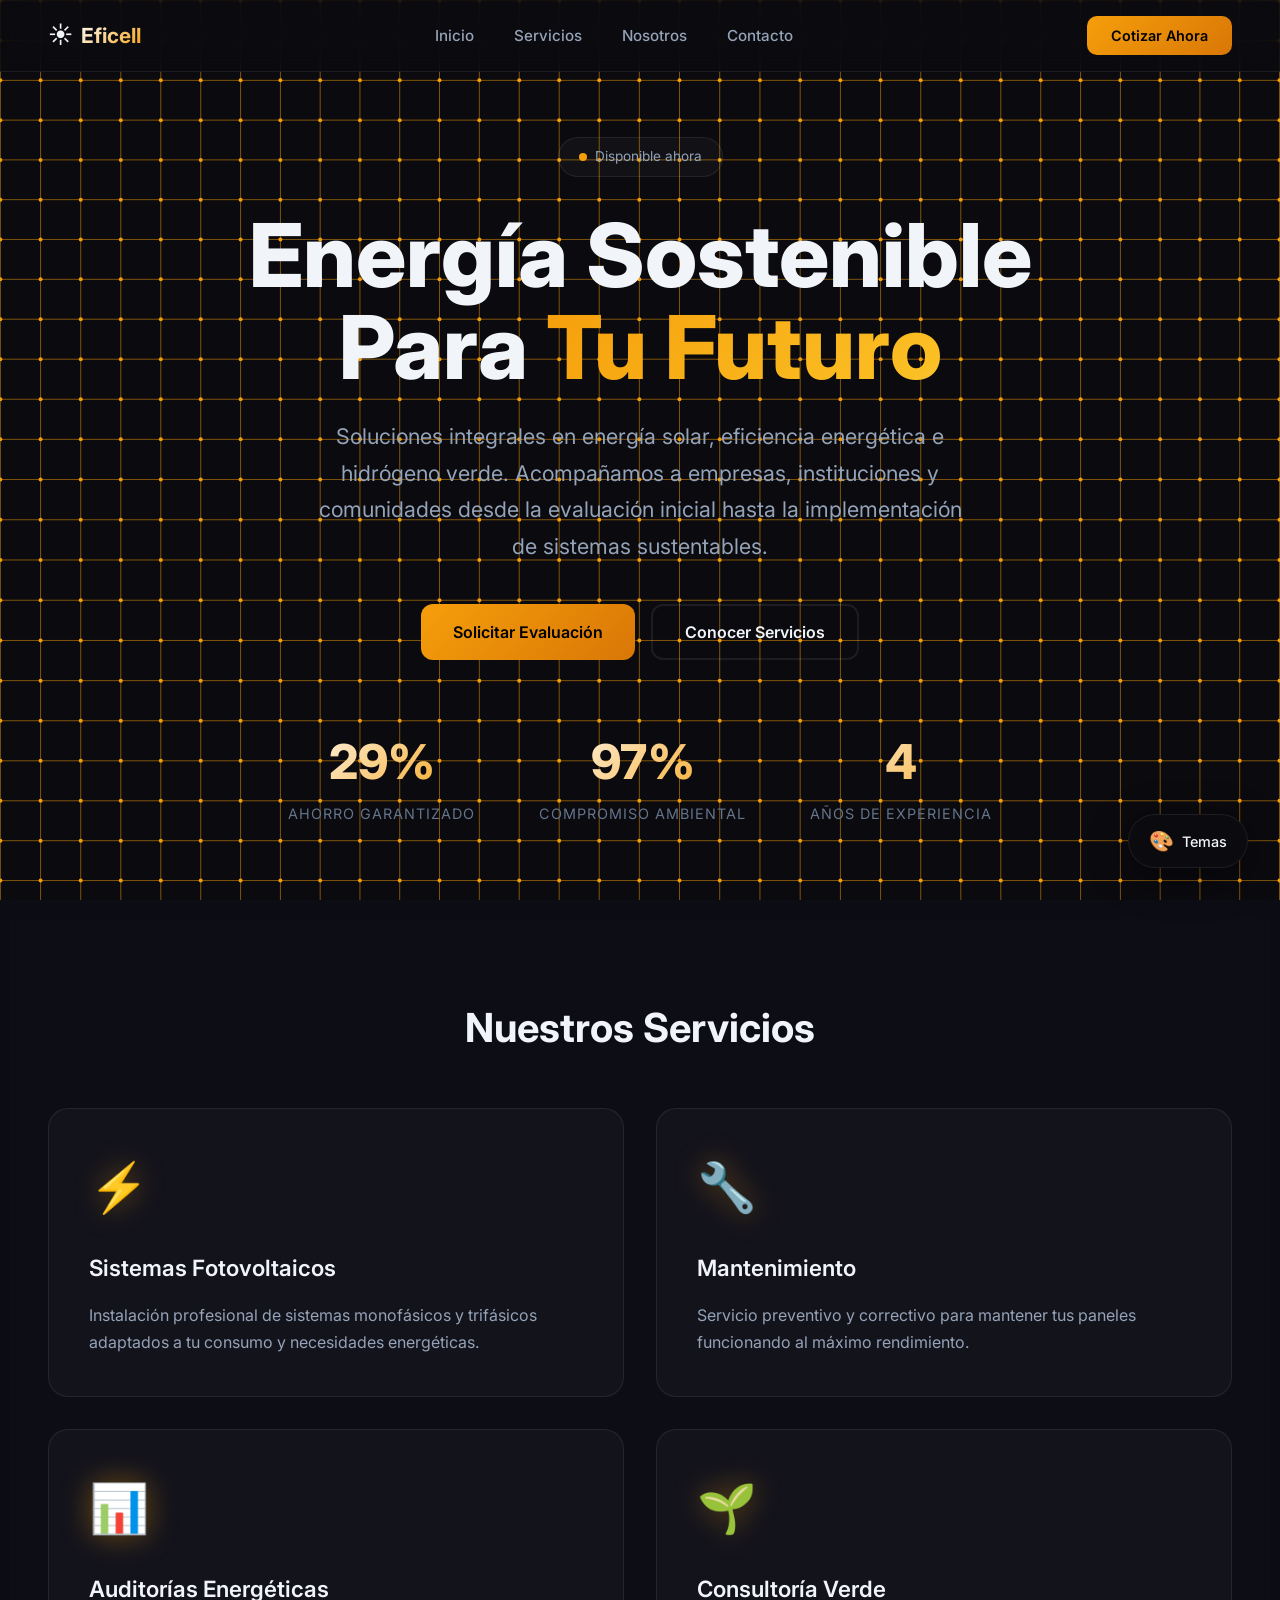
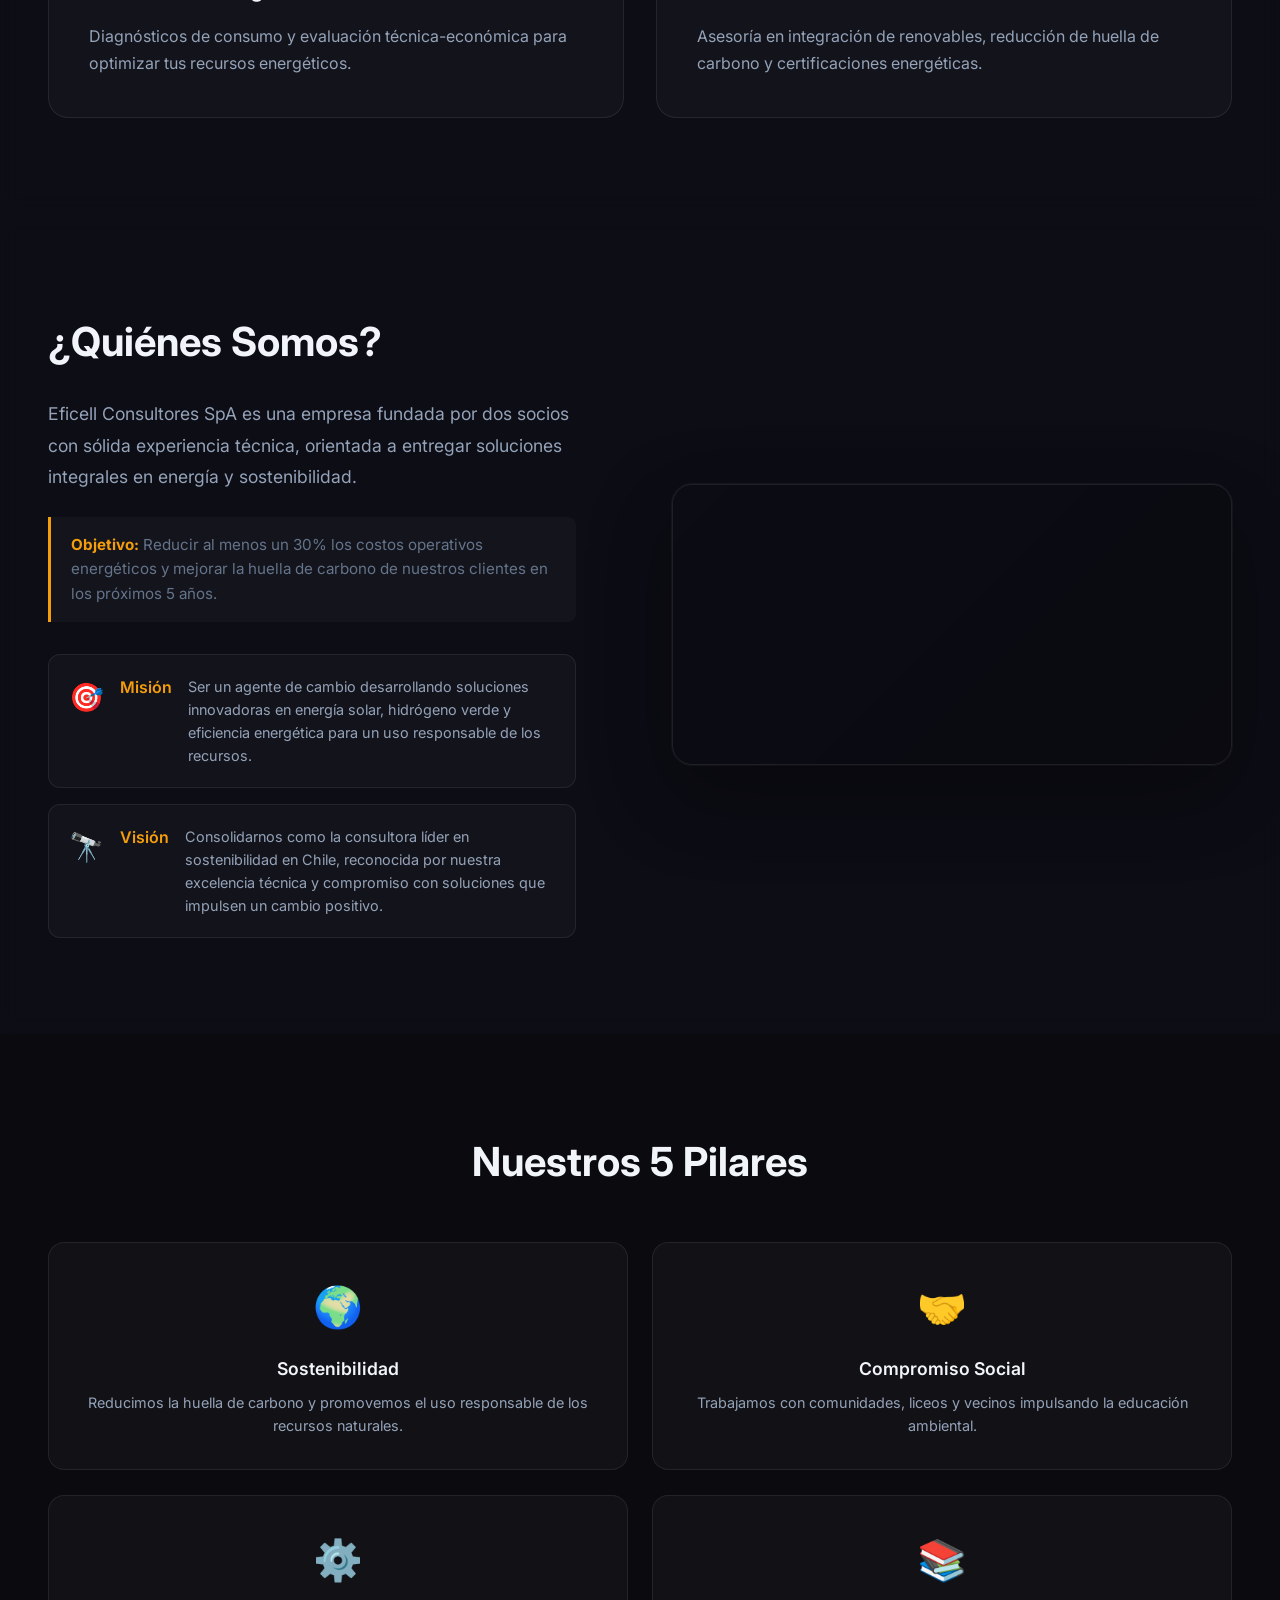
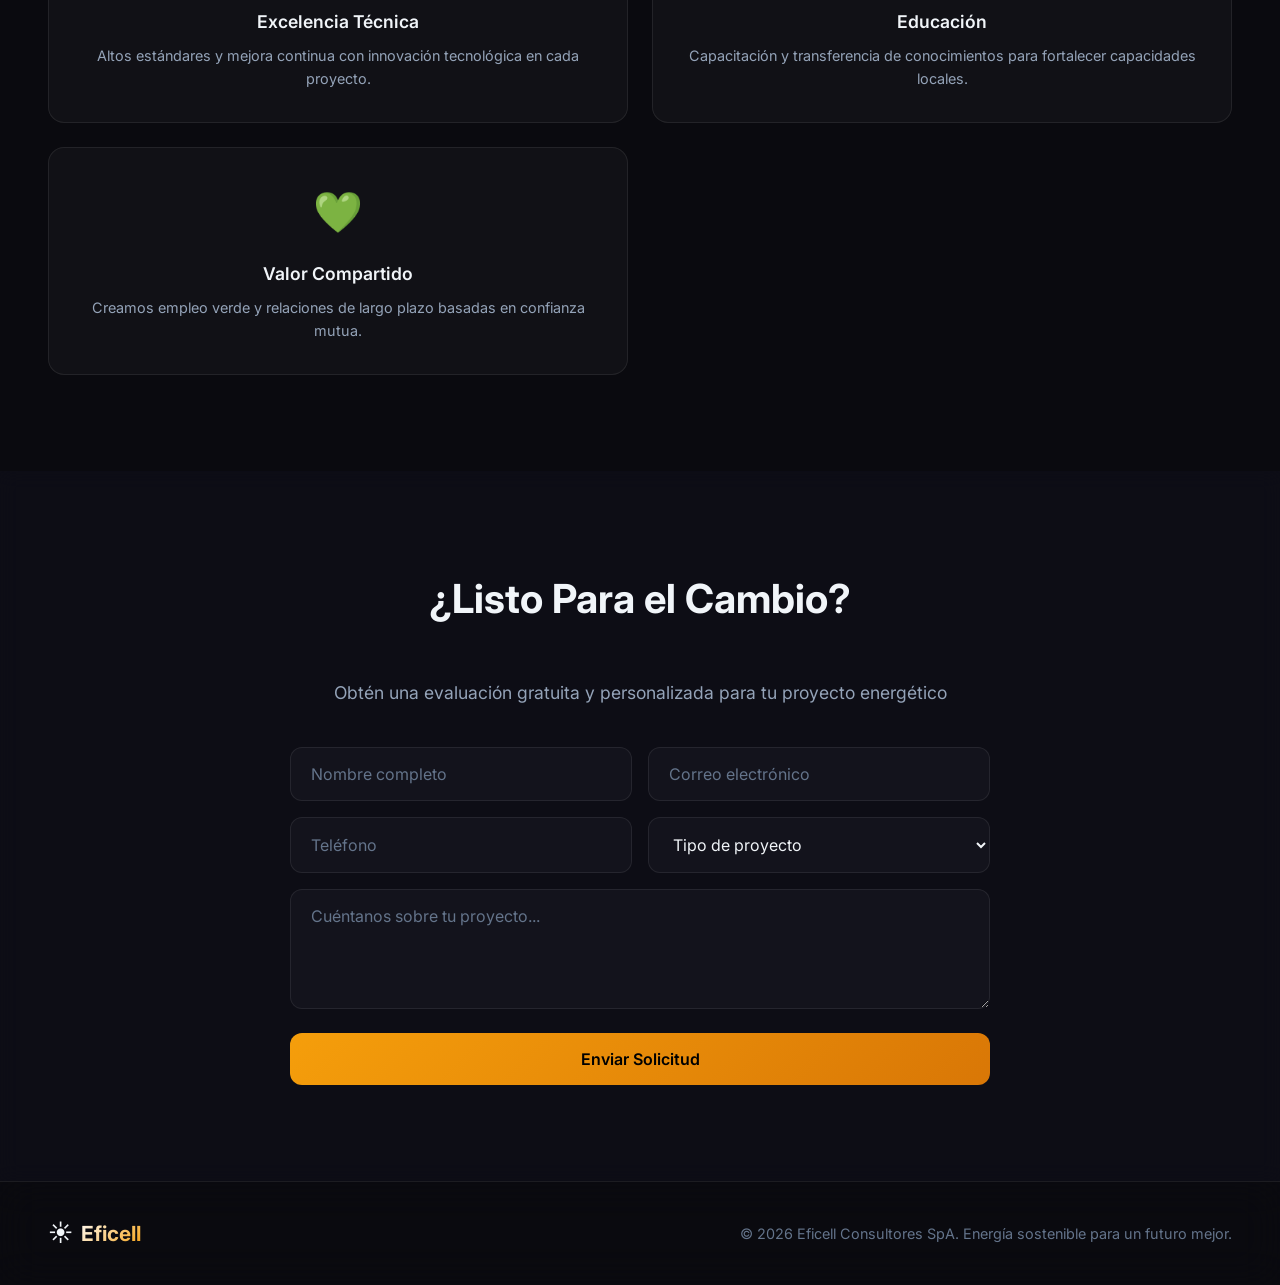
==== showcase/index.html @ 4155c6b0 "Add files via upload" ====
<!DOCTYPE html>
<html lang="es">

<head>
    <meta charset="UTF-8">
    <meta name="viewport" content="width=device-width, initial-scale=1.0">
    <title>Eficell - Showcase</title>
    <link href="https://fonts.googleapis.com/css2?family=Inter:wght@300;400;500;600;700;800;900&display=swap"
        rel="stylesheet">
    <link rel="stylesheet" href="showcase.css">
</head>

<body>
    <!-- Canvas de red interactiva -->
    <canvas id="networkCanvas"></canvas>

    <!-- Selector de Templates (flotante) -->
    <div class="template-selector" id="templateSelector">
        <button class="template-toggle" id="templateToggle">
            <span class="toggle-icon">🎨</span>
            <span class="toggle-text">Temas</span>
        </button>

        <div class="template-panel" id="templatePanel">
            <h3>Elige un Tema</h3>
            <div class="template-options">
                <button class="template-btn active" data-template="solar">
                    <span class="template-preview" style="background: linear-gradient(135deg, #f59e0b, #fbbf24)"></span>
                    <span class="template-name">Solar</span>
                </button>
                <button class="template-btn" data-template="ocean">
                    <span class="template-preview" style="background: linear-gradient(135deg, #0ea5e9, #06b6d4)"></span>
                    <span class="template-name">Océano</span>
                </button>
                <button class="template-btn" data-template="forest">
                    <span class="template-preview" style="background: linear-gradient(135deg, #10b981, #34d399)"></span>
                    <span class="template-name">Bosque</span>
                </button>
                <button class="template-btn" data-template="sunset">
                    <span class="template-preview" style="background: linear-gradient(135deg, #f43f5e, #fb7185)"></span>
                    <span class="template-name">Atardecer</span>
                </button>
                <button class="template-btn" data-template="purple">
                    <span class="template-preview" style="background: linear-gradient(135deg, #8b5cf6, #a78bfa)"></span>
                    <span class="template-name">Violeta</span>
                </button>
                <button class="template-btn" data-template="minimal">
                    <span class="template-preview" style="background: linear-gradient(135deg, #71717a, #a1a1aa)"></span>
                    <span class="template-name">Minimal</span>
                </button>
            </div>

            <div class="template-effects">
                <h4>Efecto de Red</h4>
                <div class="effect-options">
                    <button class="effect-btn active" data-effect="repel">Repeler</button>
                    <button class="effect-btn" data-effect="attract">Atraer</button>
                    <button class="effect-btn" data-effect="wave">Ondas</button>
                    <button class="effect-btn" data-effect="glow">Brillo</button>
                </div>
            </div>

            <div class="template-density">
                <h4>Densidad: <span id="densityValue">40</span>px</h4>
                <input type="range" id="densitySlider" min="20" max="80" value="40">
            </div>
        </div>
    </div>

    <!-- Contenido Principal - Generado dinámicamente desde content.json -->
    <main id="mainContent">
        <!-- El contenido se inyecta desde showcase.js -->
    </main>

    <script src="showcase.js"></script>
</body>

</html>
---- showcase/showcase.css ----
/* ============================================
   SHOWCASE - Muestreo Dinámico con Templates
   ============================================ */

:root {
    /* Colores base - se modifican con los templates */
    --primary: #f59e0b;
    --primary-hover: #d97706;
    --primary-glow: rgba(245, 158, 11, 0.4);
    --secondary: #fbbf24;

    /* Fondos y superficies */
    --bg-dark: #0a0a0f;
    --bg-section: rgba(15, 15, 25, 0.7);
    --surface: rgba(255, 255, 255, 0.03);
    --surface-hover: rgba(255, 255, 255, 0.08);

    /* Texto */
    --text-primary: #f1f5f9;
    --text-secondary: #94a3b8;
    --text-muted: #64748b;

    /* Bordes */
    --border: rgba(255, 255, 255, 0.08);
    --border-hover: rgba(255, 255, 255, 0.2);

    /* Animaciones */
    --transition-fast: 0.2s;
    --transition-normal: 0.4s;
    --transition-slow: 0.8s;
}

/* Reset */
*,
*::before,
*::after {
    margin: 0;
    padding: 0;
    box-sizing: border-box;
}

html {
    scroll-behavior: smooth;
}

body {
    font-family: 'Inter', -apple-system, BlinkMacSystemFont, sans-serif;
    background: var(--bg-dark);
    color: var(--text-primary);
    line-height: 1.6;
    overflow-x: hidden;
    transition: background var(--transition-normal) ease;
}

/* ============================================
   CANVAS DE RED
   ============================================ */
#networkCanvas {
    position: fixed;
    top: 0;
    left: 0;
    width: 100%;
    height: 100%;
    z-index: 1;
    pointer-events: none;
}

/* ============================================
   TEMPLATE SELECTOR
   ============================================ */
.template-selector {
    position: fixed;
    bottom: 2rem;
    right: 2rem;
    z-index: 1000;
}

.template-toggle {
    display: flex;
    align-items: center;
    gap: 0.5rem;
    padding: 0.875rem 1.25rem;
    background: var(--bg-dark);
    border: 1px solid var(--border);
    border-radius: 50px;
    color: var(--text-primary);
    font-family: inherit;
    font-size: 0.9rem;
    font-weight: 500;
    cursor: pointer;
    backdrop-filter: blur(20px);
    box-shadow: 0 10px 40px rgba(0, 0, 0, 0.4);
    transition: all var(--transition-fast) ease;
}

.template-toggle:hover {
    border-color: var(--primary);
    box-shadow: 0 10px 40px rgba(0, 0, 0, 0.4), 0 0 20px var(--primary-glow);
}

.toggle-icon {
    font-size: 1.25rem;
}

.template-panel {
    position: absolute;
    bottom: 100%;
    right: 0;
    margin-bottom: 1rem;
    width: 280px;
    padding: 1.5rem;
    background: rgba(15, 15, 25, 0.95);
    border: 1px solid var(--border);
    border-radius: 16px;
    backdrop-filter: blur(20px);
    box-shadow: 0 25px 80px rgba(0, 0, 0, 0.5);
    opacity: 0;
    visibility: hidden;
    transform: translateY(10px) scale(0.95);
    transition: all var(--transition-normal) cubic-bezier(0.16, 1, 0.3, 1);
}

.template-panel.active {
    opacity: 1;
    visibility: visible;
    transform: translateY(0) scale(1);
}

.template-panel h3 {
    font-size: 1rem;
    font-weight: 600;
    margin-bottom: 1rem;
    color: var(--text-primary);
}

.template-panel h4 {
    font-size: 0.85rem;
    font-weight: 500;
    margin-bottom: 0.75rem;
    color: var(--text-secondary);
}

.template-options {
    display: grid;
    grid-template-columns: repeat(3, 1fr);
    gap: 0.75rem;
    margin-bottom: 1.5rem;
}

.template-btn {
    display: flex;
    flex-direction: column;
    align-items: center;
    gap: 0.5rem;
    padding: 0.75rem;
    background: transparent;
    border: 1px solid var(--border);
    border-radius: 10px;
    cursor: pointer;
    transition: all var(--transition-fast) ease;
}

.template-btn:hover {
    border-color: var(--border-hover);
    background: var(--surface);
}

.template-btn.active {
    border-color: var(--primary);
    background: rgba(245, 158, 11, 0.1);
}

.template-preview {
    width: 36px;
    height: 36px;
    border-radius: 8px;
    box-shadow: 0 4px 12px rgba(0, 0, 0, 0.3);
}

.template-name {
    font-size: 0.7rem;
    color: var(--text-secondary);
}

.template-btn.active .template-name {
    color: var(--primary);
}

.template-effects {
    margin-bottom: 1.5rem;
}

.effect-options {
    display: flex;
    flex-wrap: wrap;
    gap: 0.5rem;
}

.effect-btn {
    padding: 0.5rem 0.875rem;
    background: transparent;
    border: 1px solid var(--border);
    border-radius: 6px;
    color: var(--text-secondary);
    font-family: inherit;
    font-size: 0.75rem;
    cursor: pointer;
    transition: all var(--transition-fast) ease;
}

.effect-btn:hover {
    border-color: var(--border-hover);
    color: var(--text-primary);
}

.effect-btn.active {
    border-color: var(--primary);
    background: rgba(245, 158, 11, 0.15);
    color: var(--primary);
}

.template-density {
    padding-top: 1rem;
    border-top: 1px solid var(--border);
}

.template-density h4 span {
    color: var(--primary);
}

#densitySlider {
    width: 100%;
    height: 6px;
    margin-top: 0.5rem;
    background: var(--border);
    border-radius: 3px;
    appearance: none;
    cursor: pointer;
}

#densitySlider::-webkit-slider-thumb {
    appearance: none;
    width: 18px;
    height: 18px;
    background: linear-gradient(135deg, #fff, var(--primary));
    border-radius: 50%;
    cursor: pointer;
    box-shadow: 0 2px 10px var(--primary-glow);
}

/* ============================================
   MAIN CONTENT
   ============================================ */
#mainContent {
    position: relative;
    z-index: 2;
}

/* ============================================
   NAVBAR
   ============================================ */
.navbar {
    position: fixed;
    top: 0;
    left: 0;
    right: 0;
    z-index: 100;
    display: flex;
    align-items: center;
    justify-content: space-between;
    padding: 1rem 3rem;
    background: rgba(10, 10, 15, 0.8);
    backdrop-filter: blur(20px);
    border-bottom: 1px solid var(--border);
    transform: translateY(-100%);
    opacity: 0;
}

.navbar.animate-in {
    animation: slideDown 0.8s cubic-bezier(0.16, 1, 0.3, 1) forwards;
}

@keyframes slideDown {
    to {
        transform: translateY(0);
        opacity: 1;
    }
}

.nav-brand {
    display: flex;
    align-items: center;
    gap: 0.5rem;
}

.brand-icon {
    font-size: 1.5rem;
}

.brand-text {
    font-size: 1.3rem;
    font-weight: 700;
    background: linear-gradient(135deg, #fff, var(--primary));
    -webkit-background-clip: text;
    -webkit-text-fill-color: transparent;
    background-clip: text;
}

.nav-menu {
    display: flex;
    list-style: none;
    gap: 2.5rem;
}

.nav-link {
    color: var(--text-secondary);
    text-decoration: none;
    font-size: 0.95rem;
    font-weight: 500;
    position: relative;
    padding: 0.5rem 0;
    transition: color var(--transition-fast) ease;
}

.nav-link::after {
    content: '';
    position: absolute;
    bottom: 0;
    left: 0;
    width: 0;
    height: 2px;
    background: var(--primary);
    transition: width var(--transition-fast) ease;
}

.nav-link:hover {
    color: var(--text-primary);
}

.nav-link:hover::after {
    width: 100%;
}

.nav-cta {
    padding: 0.7rem 1.5rem;
    background: linear-gradient(135deg, var(--primary), var(--primary-hover));
    border: none;
    border-radius: 10px;
    color: #000;
    font-family: inherit;
    font-size: 0.9rem;
    font-weight: 600;
    cursor: pointer;
    transition: all var(--transition-fast) ease;
}

.nav-cta:hover {
    transform: translateY(-2px);
    box-shadow: 0 10px 30px var(--primary-glow);
}

/* ============================================
   HERO SECTION
   ============================================ */
.hero {
    min-height: 100vh;
    display: flex;
    align-items: center;
    justify-content: center;
    padding: 8rem 3rem 4rem;
    position: relative;
    overflow: hidden;
}

.hero-content {
    max-width: 900px;
    text-align: center;
}

.hero-badge {
    display: inline-flex;
    align-items: center;
    gap: 0.5rem;
    padding: 0.5rem 1.25rem;
    background: var(--surface);
    border: 1px solid var(--border);
    border-radius: 100px;
    font-size: 0.85rem;
    color: var(--text-secondary);
    margin-bottom: 2rem;
    opacity: 0;
    transform: translateY(30px);
}

.hero-badge.animate-in {
    animation: explodeIn 0.8s cubic-bezier(0.16, 1, 0.3, 1) forwards;
}

.badge-dot {
    width: 8px;
    height: 8px;
    background: var(--primary);
    border-radius: 50%;
    animation: pulse 2s ease-in-out infinite;
}

@keyframes pulse {

    0%,
    100% {
        opacity: 1;
        box-shadow: 0 0 0 0 var(--primary-glow);
    }

    50% {
        opacity: 0.7;
        box-shadow: 0 0 0 10px transparent;
    }
}

.hero-title {
    font-size: clamp(3rem, 8vw, 5.5rem);
    font-weight: 800;
    line-height: 1.05;
    margin-bottom: 1.5rem;
    opacity: 0;
    transform: translateY(50px);
}

.hero-title.animate-in {
    animation: explodeIn 1s cubic-bezier(0.16, 1, 0.3, 1) 0.15s forwards;
}

.gradient-text {
    background: linear-gradient(135deg, var(--primary) 0%, var(--secondary) 50%, #fff 100%);
    background-size: 200% auto;
    -webkit-background-clip: text;
    -webkit-text-fill-color: transparent;
    background-clip: text;
    animation: gradientShift 4s ease infinite;
}

@keyframes gradientShift {

    0%,
    100% {
        background-position: 0% center;
    }

    50% {
        background-position: 100% center;
    }
}

.hero-subtitle {
    font-size: clamp(1.1rem, 2.5vw, 1.35rem);
    color: var(--text-secondary);
    max-width: 650px;
    margin: 0 auto 2.5rem;
    line-height: 1.7;
    opacity: 0;
    transform: translateY(40px);
}

.hero-subtitle.animate-in {
    animation: explodeIn 0.8s cubic-bezier(0.16, 1, 0.3, 1) 0.3s forwards;
}

.hero-buttons {
    display: flex;
    justify-content: center;
    gap: 1rem;
    margin-bottom: 4rem;
    opacity: 0;
    transform: translateY(40px);
}

.hero-buttons.animate-in {
    animation: explodeIn 0.8s cubic-bezier(0.16, 1, 0.3, 1) 0.45s forwards;
}

.btn {
    padding: 1rem 2rem;
    border-radius: 12px;
    font-family: inherit;
    font-size: 1rem;
    font-weight: 600;
    cursor: pointer;
    transition: all var(--transition-fast) cubic-bezier(0.4, 0, 0.2, 1);
    position: relative;
    overflow: hidden;
}

.btn-primary {
    background: linear-gradient(135deg, var(--primary), var(--primary-hover));
    border: none;
    color: #000;
}

.btn-primary::before {
    content: '';
    position: absolute;
    top: 0;
    left: -100%;
    width: 100%;
    height: 100%;
    background: linear-gradient(90deg, transparent, rgba(255, 255, 255, 0.3), transparent);
    transition: left 0.5s ease;
}

.btn-primary:hover::before {
    left: 100%;
}

.btn-primary:hover {
    transform: translateY(-3px) scale(1.02);
    box-shadow: 0 15px 40px var(--primary-glow);
}

.btn-secondary {
    background: transparent;
    border: 2px solid var(--border);
    color: var(--text-primary);
}

.btn-secondary:hover {
    border-color: var(--primary);
    background: var(--surface);
    box-shadow: 0 0 30px var(--primary-glow);
}

/* Stats */
.hero-stats {
    display: flex;
    justify-content: center;
    gap: 4rem;
}

.stat-item {
    text-align: center;
    opacity: 0;
    transform: translateY(40px) scale(0.9);
}

.stat-item.animate-in {
    animation: bounceIn 0.7s cubic-bezier(0.34, 1.56, 0.64, 1) forwards;
}

@keyframes bounceIn {
    0% {
        opacity: 0;
        transform: translateY(40px) scale(0.5);
    }

    60% {
        transform: translateY(-10px) scale(1.05);
    }

    100% {
        opacity: 1;
        transform: translateY(0) scale(1);
    }
}

.stat-number {
    display: block;
    font-size: 3rem;
    font-weight: 800;
    background: linear-gradient(135deg, #fff, var(--primary));
    -webkit-background-clip: text;
    -webkit-text-fill-color: transparent;
    background-clip: text;
}

.stat-label {
    font-size: 0.9rem;
    color: var(--text-muted);
    text-transform: uppercase;
    letter-spacing: 1px;
}

/* ============================================
   SECTIONS
   ============================================ */
section {
    position: relative;
    z-index: 2;
    padding: 6rem 3rem;
}

.section-title {
    font-size: 2.5rem;
    font-weight: 700;
    text-align: center;
    margin-bottom: 3rem;
    opacity: 0;
    transform: translateY(30px);
}

.section-title.animate-in {
    animation: explodeIn 0.8s cubic-bezier(0.16, 1, 0.3, 1) forwards;
}

/* ============================================
   SERVICES GRID
   ============================================ */
.services {
    background: var(--bg-section);
    backdrop-filter: blur(10px);
}

.services-grid {
    display: grid;
    grid-template-columns: repeat(auto-fit, minmax(280px, 1fr));
    gap: 2rem;
    max-width: 1200px;
    margin: 0 auto;
}

.service-card {
    background: var(--surface);
    border: 1px solid var(--border);
    border-radius: 20px;
    padding: 2.5rem;
    position: relative;
    overflow: hidden;
    opacity: 0;
    transform: translateY(60px) rotateX(10deg);
    transform-origin: center bottom;
    transition: all var(--transition-normal) cubic-bezier(0.4, 0, 0.2, 1);
}

.service-card.animate-in {
    animation: cardFlipIn 0.8s cubic-bezier(0.16, 1, 0.3, 1) forwards;
}

@keyframes cardFlipIn {
    0% {
        opacity: 0;
        transform: translateY(80px) rotateX(20deg) scale(0.9);
    }

    100% {
        opacity: 1;
        transform: translateY(0) rotateX(0) scale(1);
    }
}

.service-card::before {
    content: '';
    position: absolute;
    top: 0;
    left: 0;
    right: 0;
    height: 3px;
    background: linear-gradient(90deg, var(--primary), var(--secondary));
    transform: scaleX(0);
    transform-origin: left;
    transition: transform var(--transition-normal) ease;
}

.service-card:hover::before {
    transform: scaleX(1);
}

.service-card:hover {
    border-color: var(--primary);
    background: var(--surface-hover);
    transform: translateY(-10px) scale(1.02);
    box-shadow:
        0 0 50px var(--primary-glow),
        0 25px 60px rgba(0, 0, 0, 0.4);
}

.card-icon {
    font-size: 3rem;
    margin-bottom: 1.5rem;
    display: block;
    filter: drop-shadow(0 0 15px var(--primary-glow));
    transition: transform var(--transition-fast) ease;
}

.service-card:hover .card-icon {
    transform: scale(1.15) rotate(5deg);
}

.service-card h3 {
    font-size: 1.4rem;
    font-weight: 600;
    margin-bottom: 1rem;
    transition: text-shadow var(--transition-fast) ease;
}

.service-card:hover h3 {
    text-shadow: 0 0 20px var(--primary-glow);
}

.service-card p {
    color: var(--text-secondary);
    line-height: 1.7;
}

/* ============================================
   BENEFITS GRID
   ============================================ */
.benefits-grid {
    display: grid;
    grid-template-columns: repeat(auto-fit, minmax(280px, 1fr));
    gap: 1.5rem;
    max-width: 1200px;
    margin: 0 auto;
}

.benefit-item {
    background: var(--surface);
    border: 1px solid var(--border);
    border-radius: 16px;
    padding: 2rem;
    text-align: center;
    opacity: 0;
    transform: scale(0.8);
    transition: all var(--transition-normal) cubic-bezier(0.4, 0, 0.2, 1);
}

.benefit-item.animate-in {
    animation: scaleIn 0.6s cubic-bezier(0.34, 1.56, 0.64, 1) forwards;
}

@keyframes scaleIn {
    0% {
        opacity: 0;
        transform: scale(0.5) rotate(-5deg);
    }

    60% {
        transform: scale(1.05) rotate(2deg);
    }

    100% {
        opacity: 1;
        transform: scale(1) rotate(0);
    }
}

.benefit-item:hover {
    border-color: var(--primary);
    background: var(--surface-hover);
    transform: translateY(-8px) scale(1.03);
    box-shadow: 0 20px 50px var(--primary-glow);
}

.benefit-icon {
    font-size: 2.5rem;
    display: block;
    margin-bottom: 1rem;
}

.benefit-item h4 {
    font-size: 1.1rem;
    font-weight: 600;
    margin-bottom: 0.5rem;
}

.benefit-item p {
    color: var(--text-secondary);
    font-size: 0.9rem;
}

/* ============================================
   LAYOUT: CAROUSEL (Horizontal scroll)
   ============================================ */
.services-carousel,
.benefits-carousel {
    max-width: 1200px;
    margin: 0 auto;
    position: relative;
}

.carousel-track {
    display: flex;
    gap: 2rem;
    overflow-x: auto;
    scroll-behavior: smooth;
    padding: 1rem 0 2rem;
    scrollbar-width: none;
}

.carousel-track::-webkit-scrollbar {
    display: none;
}

.carousel-slide {
    flex: 0 0 320px;
    min-height: 280px;
}

.carousel-nav {
    display: flex;
    justify-content: center;
    gap: 1rem;
    margin-top: 1rem;
}

.carousel-btn {
    width: 48px;
    height: 48px;
    border-radius: 50%;
    border: 1px solid var(--border);
    background: var(--surface);
    color: var(--text-primary);
    font-size: 1.25rem;
    cursor: pointer;
    transition: all 0.3s ease;
}

.carousel-btn:hover {
    background: var(--primary);
    color: #000;
    border-color: var(--primary);
}

/* ============================================
   LAYOUT: LIST (Vertical full-width)
   ============================================ */
.services-list,
.benefits-list {
    max-width: 900px;
    margin: 0 auto;
    display: flex;
    flex-direction: column;
    gap: 1rem;
}

.service-list-item,
.benefit-list-item {
    display: flex;
    align-items: center;
    gap: 1.5rem;
    padding: 1.5rem 2rem;
    background: var(--surface);
    border: 1px solid var(--border);
    border-radius: 16px;
    transition: all 0.3s ease;
}

.service-list-item.animate-in,
.benefit-list-item.animate-in {
    animation: slideInLeft 0.5s ease forwards;
}

.service-list-item:hover,
.benefit-list-item:hover {
    border-color: var(--primary);
    background: var(--surface-hover);
    transform: translateX(10px);
}

.list-icon {
    font-size: 2.5rem;
    flex-shrink: 0;
}

.list-content {
    flex: 1;
}

.list-content h3,
.list-content h4 {
    margin-bottom: 0.25rem;
    font-size: 1.2rem;
}

.list-content p {
    color: var(--text-secondary);
    font-size: 0.95rem;
}

.list-arrow {
    font-size: 1.5rem;
    color: var(--primary);
    opacity: 0;
    transition: opacity 0.3s ease;
}

.service-list-item:hover .list-arrow,
.benefit-list-item:hover .list-arrow {
    opacity: 1;
}

/* ============================================
   LAYOUT: FEATURED (1 big + rest small)
   ============================================ */
.services-featured,
.benefits-featured {
    display: grid;
    grid-template-columns: 1fr 1fr;
    gap: 2rem;
    max-width: 1200px;
    margin: 0 auto;
}

.featured-main,
.benefit-main {
    padding: 3rem;
    background: var(--surface);
    border: 2px solid var(--primary);
    border-radius: 24px;
    display: flex;
    flex-direction: column;
    justify-content: center;
}

.featured-main .card-icon,
.benefit-main .benefit-icon {
    font-size: 4rem;
    margin-bottom: 1.5rem;
}

.featured-main h3,
.benefit-main h4 {
    font-size: 1.75rem;
    margin-bottom: 1rem;
}

.featured-main p,
.benefit-main p {
    font-size: 1.1rem;
    color: var(--text-secondary);
}

.featured-secondary,
.benefit-others {
    display: flex;
    flex-direction: column;
    gap: 1rem;
}

.featured-secondary .service-card,
.benefit-small {
    padding: 1.25rem;
    display: flex;
    align-items: center;
    gap: 1rem;
}

.featured-secondary .card-icon,
.benefit-small .benefit-icon {
    font-size: 2rem;
    margin: 0;
}

.benefit-small {
    background: var(--surface);
    border: 1px solid var(--border);
    border-radius: 12px;
    transition: all 0.3s ease;
}

.benefit-small:hover {
    border-color: var(--primary);
}

/* ============================================
   LAYOUT: MINIMAL (Icons only)
   ============================================ */
.benefits-minimal {
    display: flex;
    flex-wrap: wrap;
    justify-content: center;
    gap: 2rem;
    max-width: 800px;
    margin: 0 auto;
}

.benefit-minimal-item {
    display: flex;
    flex-direction: column;
    align-items: center;
    gap: 0.5rem;
    padding: 1.5rem;
    opacity: 0;
    transform: scale(0.8);
}

.benefit-minimal-item.animate-in {
    animation: scaleIn 0.4s ease forwards;
}

.minimal-icon {
    font-size: 2.5rem;
    filter: grayscale(0.3);
    transition: filter 0.3s ease;
}

.benefit-minimal-item:hover .minimal-icon {
    filter: grayscale(0);
}

.minimal-title {
    font-size: 0.85rem;
    color: var(--text-muted);
    text-transform: uppercase;
    letter-spacing: 1px;
}

/* ============================================
   GRID WITH COLUMNS VARIABLE
   ============================================ */
.services-grid[data-layout="grid"],
.benefits-grid[data-layout="grid"] {
    grid-template-columns: repeat(var(--columns, 2), 1fr);
}

@media (max-width: 768px) {

    .services-featured,
    .benefits-featured {
        grid-template-columns: 1fr;
    }

    .services-grid[data-layout="grid"],
    .benefits-grid[data-layout="grid"] {
        grid-template-columns: 1fr;
    }

    .carousel-slide {
        flex: 0 0 280px;
    }
}

/* ============================================
   CONTACT SECTION
   ============================================ */
.contact {
    background: var(--bg-section);
    backdrop-filter: blur(10px);
}

.contact-content {
    max-width: 700px;
    margin: 0 auto;
    text-align: center;
}

.contact-text {
    color: var(--text-secondary);
    font-size: 1.1rem;
    margin-bottom: 2.5rem;
    opacity: 0;
    transform: translateY(20px);
}

.contact-text.animate-in {
    animation: explodeIn 0.7s cubic-bezier(0.16, 1, 0.3, 1) 0.2s forwards;
}

.contact-form {
    display: flex;
    flex-direction: column;
    gap: 1rem;
    opacity: 0;
    transform: translateY(30px);
}

.contact-form.animate-in {
    animation: explodeIn 0.8s cubic-bezier(0.16, 1, 0.3, 1) 0.3s forwards;
}

.form-row {
    display: grid;
    grid-template-columns: repeat(auto-fit, minmax(200px, 1fr));
    gap: 1rem;
}

.form-input {
    width: 100%;
    padding: 1rem 1.25rem;
    background: var(--surface);
    border: 1px solid var(--border);
    border-radius: 12px;
    color: var(--text-primary);
    font-family: inherit;
    font-size: 1rem;
    transition: all var(--transition-fast) ease;
}

.form-input:focus {
    outline: none;
    border-color: var(--primary);
    box-shadow: 0 0 30px var(--primary-glow);
}

.form-input::placeholder {
    color: var(--text-muted);
}

.form-textarea {
    min-height: 120px;
    resize: vertical;
}

.btn-full {
    width: 100%;
    margin-top: 0.5rem;
}

/* ============================================
   FOOTER
   ============================================ */
.footer {
    position: relative;
    z-index: 2;
    padding: 2rem 3rem;
    border-top: 1px solid var(--border);
    background: rgba(10, 10, 15, 0.8);
    backdrop-filter: blur(20px);
}

/* ============================================
   ABOUT SECTION
   ============================================ */
.about {
    background: var(--bg-section);
    backdrop-filter: blur(10px);
}

.about-container {
    display: grid;
    grid-template-columns: 1fr 1fr;
    gap: 4rem;
    max-width: 1200px;
    margin: 0 auto;
    align-items: center;
}

.about-content {
    padding-right: 2rem;
}

.about-title {
    text-align: left !important;
    margin-bottom: 1.5rem !important;
}

.about-description {
    font-size: 1.1rem;
    color: var(--text-secondary);
    line-height: 1.8;
    margin-bottom: 1.5rem;
    opacity: 0;
    transform: translateY(20px);
}

.about-description.animate-in {
    animation: explodeIn 0.8s cubic-bezier(0.16, 1, 0.3, 1) forwards;
}

.about-objective {
    font-size: 0.95rem;
    color: var(--text-muted);
    padding: 1rem 1.25rem;
    background: var(--surface);
    border-left: 3px solid var(--primary);
    border-radius: 0 8px 8px 0;
    margin-bottom: 2rem;
}

.about-objective strong {
    color: var(--primary);
}

.about-cards {
    display: flex;
    flex-direction: column;
    gap: 1rem;
}

.about-card {
    display: flex;
    align-items: flex-start;
    gap: 1rem;
    padding: 1.25rem;
    background: var(--surface);
    border: 1px solid var(--border);
    border-radius: 12px;
    opacity: 0;
    transform: translateX(-30px);
    transition: all var(--transition-normal) ease;
}

.about-card.animate-in {
    animation: slideInLeft 0.6s cubic-bezier(0.16, 1, 0.3, 1) forwards;
}

@keyframes slideInLeft {
    from {
        opacity: 0;
        transform: translateX(-40px);
    }

    to {
        opacity: 1;
        transform: translateX(0);
    }
}

.about-card:hover {
    border-color: var(--primary);
    background: var(--surface-hover);
    transform: translateX(5px);
}

.about-card-icon {
    font-size: 1.75rem;
    flex-shrink: 0;
}

.about-card h3 {
    font-size: 1rem;
    font-weight: 600;
    margin-bottom: 0.25rem;
    color: var(--primary);
}

.about-card p {
    font-size: 0.9rem;
    color: var(--text-secondary);
    line-height: 1.6;
}

/* Video */
.about-video {
    opacity: 0;
    transform: translateX(40px);
}

.about-video.animate-in {
    animation: slideInRight 0.8s cubic-bezier(0.16, 1, 0.3, 1) forwards;
}

@keyframes slideInRight {
    from {
        opacity: 0;
        transform: translateX(60px) scale(0.95);
    }

    to {
        opacity: 1;
        transform: translateX(0) scale(1);
    }
}

.video-container {
    position: relative;
    border-radius: 20px;
    overflow: hidden;
    border: 1px solid var(--border);
    box-shadow:
        0 30px 80px rgba(0, 0, 0, 0.4),
        0 0 0 1px rgba(255, 255, 255, 0.05);
}

.video-container video {
    width: 100%;
    height: auto;
    display: block;
    object-fit: cover;
}

.video-overlay {
    position: absolute;
    inset: 0;
    background: linear-gradient(135deg,
            transparent 0%,
            rgba(0, 0, 0, 0.2) 100%);
    pointer-events: none;
}

.video-container::before {
    content: '';
    position: absolute;
    inset: -2px;
    background: linear-gradient(135deg, var(--primary), var(--secondary), var(--primary));
    border-radius: 22px;
    z-index: -1;
    opacity: 0;
    transition: opacity var(--transition-normal) ease;
}

.video-container:hover::before {
    opacity: 0.5;
}

/* Responsive About */
@media (max-width: 900px) {
    .about-container {
        grid-template-columns: 1fr;
        gap: 2rem;
    }

    .about-content {
        padding-right: 0;
        order: 2;
    }

    .about-video {
        order: 1;
    }

    .about-title {
        text-align: center !important;
    }
}

.footer-content {
    display: flex;
    align-items: center;
    justify-content: space-between;
    max-width: 1200px;
    margin: 0 auto;
}

.footer-brand {
    display: flex;
    align-items: center;
    gap: 0.5rem;
}

.footer-text {
    color: var(--text-muted);
    font-size: 0.9rem;
}

/* ============================================
   ANIMATIONS
   ============================================ */
@keyframes explodeIn {
    0% {
        opacity: 0;
        transform: translateY(60px) scale(0.9);
        filter: blur(10px);
    }

    60% {
        filter: blur(0);
        transform: translateY(-5px) scale(1.02);
    }

    100% {
        opacity: 1;
        transform: translateY(0) scale(1);
        filter: blur(0);
    }
}

/* Particle burst effect */
.particle {
    position: fixed;
    pointer-events: none;
    z-index: 9999;
    border-radius: 50%;
}

/* ============================================
   RESPONSIVE
   ============================================ */
@media (max-width: 768px) {
    .navbar {
        padding: 1rem 1.5rem;
    }

    .nav-menu {
        display: none;
    }

    .hero {
        padding: 7rem 1.5rem 3rem;
    }

    .hero-stats {
        flex-direction: column;
        gap: 2rem;
    }

    .stat-number {
        font-size: 2.5rem;
    }

    section {
        padding: 4rem 1.5rem;
    }

    .template-selector {
        bottom: 1rem;
        right: 1rem;
    }

    .template-panel {
        width: 260px;
        right: -0.5rem;
    }
}
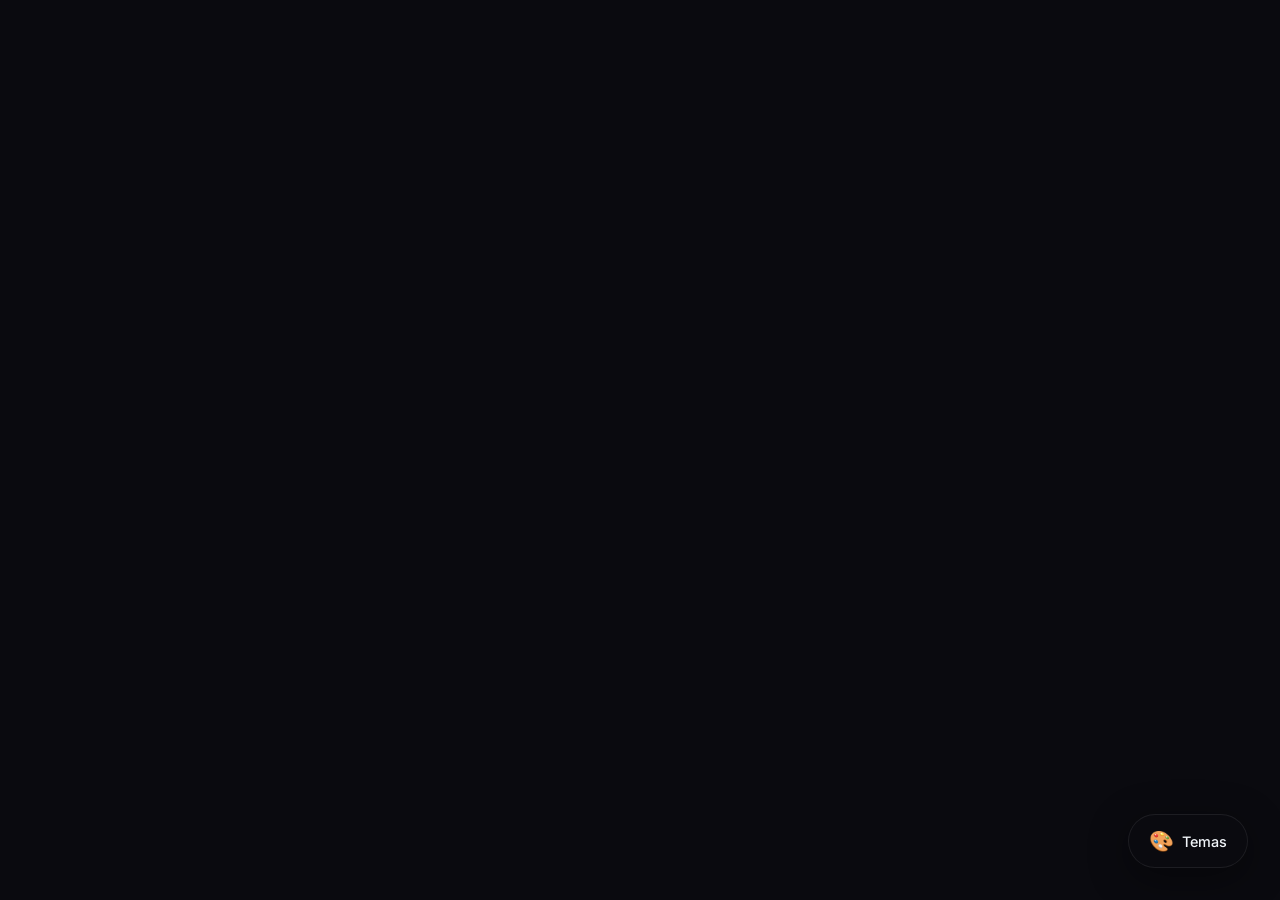
==== commit ad5ee2cd: "Enhance Showcase Editor with Branding, Granular Effects, and Global Styles Co-authored-by: darsx7 <1" ====
--- a/showcase/index.html
+++ b/showcase/index.html
@@ -8,6 +8,7 @@
     <link href="https://fonts.googleapis.com/css2?family=Inter:wght@300;400;500;600;700;800;900&display=swap"
         rel="stylesheet">
     <link rel="stylesheet" href="showcase.css">
+    <link rel="stylesheet" href="effects.css">
 </head>
 
 <body>
--- a/showcase/showcase.css
+++ b/showcase/showcase.css
@@ -260,7 +260,7 @@
    NAVBAR
    ============================================ */
 .navbar {
-    position: fixed;
+    position: absolute; /* Default to absolute for Hero overlap */
     top: 0;
     left: 0;
     right: 0;
@@ -1361,6 +1361,91 @@
     border-radius: 50%;
 }
 
+/* ============================================
+   TEAM SECTION
+   ============================================ */
+.team {
+    background: var(--bg-section);
+    backdrop-filter: blur(10px);
+}
+
+.team-grid {
+    display: grid;
+    grid-template-columns: repeat(var(--columns, 3), 1fr);
+    gap: 2rem;
+    max-width: 1200px;
+    margin: 0 auto;
+}
+
+.team-card {
+    background: var(--surface);
+    border: 1px solid var(--border);
+    border-radius: 20px;
+    padding: 2rem;
+    text-align: center;
+    transition: all var(--transition-normal) cubic-bezier(0.4, 0, 0.2, 1);
+    opacity: 0;
+    transform: translateY(30px);
+}
+
+.team-card.animate-in {
+    animation: explodeIn 0.8s cubic-bezier(0.16, 1, 0.3, 1) forwards;
+}
+
+.team-card:hover {
+    border-color: var(--primary);
+    background: var(--surface-hover);
+    transform: translateY(-10px);
+    box-shadow: 0 10px 40px rgba(0,0,0,0.3);
+}
+
+.team-img-wrapper {
+    width: 120px;
+    height: 120px;
+    margin: 0 auto 1.5rem;
+    border-radius: 50%;
+    overflow: hidden;
+    border: 3px solid var(--primary);
+    padding: 3px;
+    background: rgba(255,255,255,0.05);
+}
+
+.team-img {
+    width: 100%;
+    height: 100%;
+    object-fit: cover;
+    border-radius: 50%;
+    transition: transform 0.5s ease;
+}
+
+.team-card:hover .team-img {
+    transform: scale(1.1);
+}
+
+.team-card h3 {
+    font-size: 1.25rem;
+    color: var(--text-primary);
+    margin-bottom: 0.5rem;
+}
+
+.team-card p {
+    font-size: 0.95rem;
+    color: var(--text-secondary);
+}
+
+/* Team Carousel */
+.team-carousel {
+    max-width: 1200px;
+    margin: 0 auto;
+    position: relative;
+}
+
+@media (max-width: 900px) {
+    .team-grid {
+        grid-template-columns: repeat(auto-fit, minmax(250px, 1fr)) !important;
+    }
+}
+
 /* ============================================
    RESPONSIVE
    ============================================ */
@@ -1399,4 +1484,36 @@
         width: 260px;
         right: -0.5rem;
     }
-}+}
+/* ============================================
+   NEW EFFECTS
+   ============================================ */
+
+/* Glow Effect */
+.effect-glow .service-card:hover,
+.effect-glow .benefit-item:hover,
+.effect-glow .team-card:hover {
+    box-shadow: 0 0 20px var(--primary-glow), 0 0 60px var(--primary-glow);
+    border-color: var(--primary);
+    z-index: 10;
+}
+
+/* Blur Effect */
+.effect-blur:hover > *:not(:hover) {
+    filter: blur(4px);
+    opacity: 0.5;
+    transform: scale(0.95);
+    transition: all 0.4s ease;
+}
+
+.effect-blur > * {
+    transition: all 0.4s ease;
+}
+
+/* Slide Effect */
+.effect-slide .service-card:hover,
+.effect-slide .benefit-item:hover,
+.effect-slide .team-card:hover {
+    transform: translateY(-20px);
+    background: var(--surface-hover);
+}
--- a/showcase/effects.css
+++ b/showcase/effects.css
@@ -0,0 +1,142 @@
+/* ============================================
+   NEW GRANULAR EFFECTS
+   ============================================ */
+
+/* --- HOVER EFFECTS --- */
+.hover-scale .service-card:hover,
+.hover-scale .benefit-item:hover,
+.hover-scale .team-card:hover {
+    transform: scale(1.05);
+    z-index: 10;
+}
+
+.hover-lift .service-card:hover,
+.hover-lift .benefit-item:hover,
+.hover-lift .team-card:hover {
+    transform: translateY(-15px);
+    box-shadow: 0 15px 30px rgba(0,0,0,0.3);
+}
+
+.hover-glow .service-card:hover,
+.hover-glow .benefit-item:hover,
+.hover-glow .team-card:hover {
+    box-shadow: 0 0 20px var(--primary-glow), 0 0 40px var(--primary-glow);
+    border-color: var(--primary);
+}
+
+.hover-border-flow .service-card,
+.hover-border-flow .benefit-item,
+.hover-border-flow .team-card {
+    position: relative;
+    z-index: 1;
+}
+
+.hover-border-flow .service-card::after,
+.hover-border-flow .benefit-item::after,
+.hover-border-flow .team-card::after {
+    content: '';
+    position: absolute;
+    inset: -2px;
+    z-index: -1;
+    background: linear-gradient(45deg, var(--primary), var(--secondary), var(--primary));
+    background-size: 200%;
+    border-radius: inherit;
+    opacity: 0;
+    transition: opacity 0.3s ease;
+    animation: gradientShift 2s linear infinite;
+}
+
+.hover-border-flow .service-card:hover::after,
+.hover-border-flow .benefit-item:hover::after,
+.hover-border-flow .team-card:hover::after {
+    opacity: 1;
+}
+
+/* --- BORDER STYLES --- */
+.border-solid .service-card,
+.border-solid .benefit-item,
+.border-solid .team-card {
+    border: 2px solid var(--border);
+}
+
+.border-neon .service-card,
+.border-neon .benefit-item,
+.border-neon .team-card {
+    border: 1px solid var(--primary);
+    box-shadow: 0 0 5px var(--primary), inset 0 0 10px rgba(245, 158, 11, 0.1);
+}
+
+.border-gradient .service-card,
+.border-gradient .benefit-item,
+.border-gradient .team-card {
+    border: 2px solid transparent;
+    background-image: linear-gradient(var(--surface), var(--surface)),
+                      linear-gradient(135deg, var(--primary), var(--secondary));
+    background-origin: border-box;
+    background-clip: content-box, border-box;
+}
+
+.border-none .service-card,
+.border-none .benefit-item,
+.border-none .team-card {
+    border: none;
+    background: var(--surface);
+}
+
+/* --- INTERACTION: FOCUS (Blur others) --- */
+.interaction-focus:hover .service-card:not(:hover),
+.interaction-focus:hover .benefit-item:not(:hover),
+.interaction-focus:hover .team-card:not(:hover) {
+    filter: blur(4px) grayscale(0.6);
+    opacity: 0.5;
+    transform: scale(0.95);
+}
+
+.interaction-focus .service-card:hover,
+.interaction-focus .benefit-item:hover,
+.interaction-focus .team-card:hover {
+    transform: scale(1.1);
+    z-index: 20;
+    box-shadow: 0 0 50px rgba(0,0,0,0.5);
+}
+
+/* --- INTERACTION: EXPAND (Click) --- */
+.card-expanded {
+    position: fixed !important;
+    top: 50% !important;
+    left: 50% !important;
+    transform: translate(-50%, -50%) scale(1) !important;
+    width: 80vw !important;
+    max-width: 600px !important;
+    height: auto !important;
+    z-index: 1000 !important;
+    background: var(--bg-dark) !important;
+    border: 2px solid var(--primary) !important;
+    box-shadow: 0 0 100px rgba(0,0,0,0.8) !important;
+    padding: 3rem !important;
+    overflow-y: auto;
+    max-height: 80vh;
+}
+
+.card-overlay {
+    position: fixed;
+    inset: 0;
+    background: rgba(0,0,0,0.8);
+    backdrop-filter: blur(5px);
+    z-index: 999;
+    opacity: 0;
+    animation: fadeIn 0.3s forwards;
+}
+
+@keyframes fadeIn { to { opacity: 1; } }
+
+.close-btn {
+    position: absolute;
+    top: 1rem;
+    right: 1rem;
+    background: transparent;
+    border: none;
+    color: var(--text-muted);
+    font-size: 1.5rem;
+    cursor: pointer;
+}
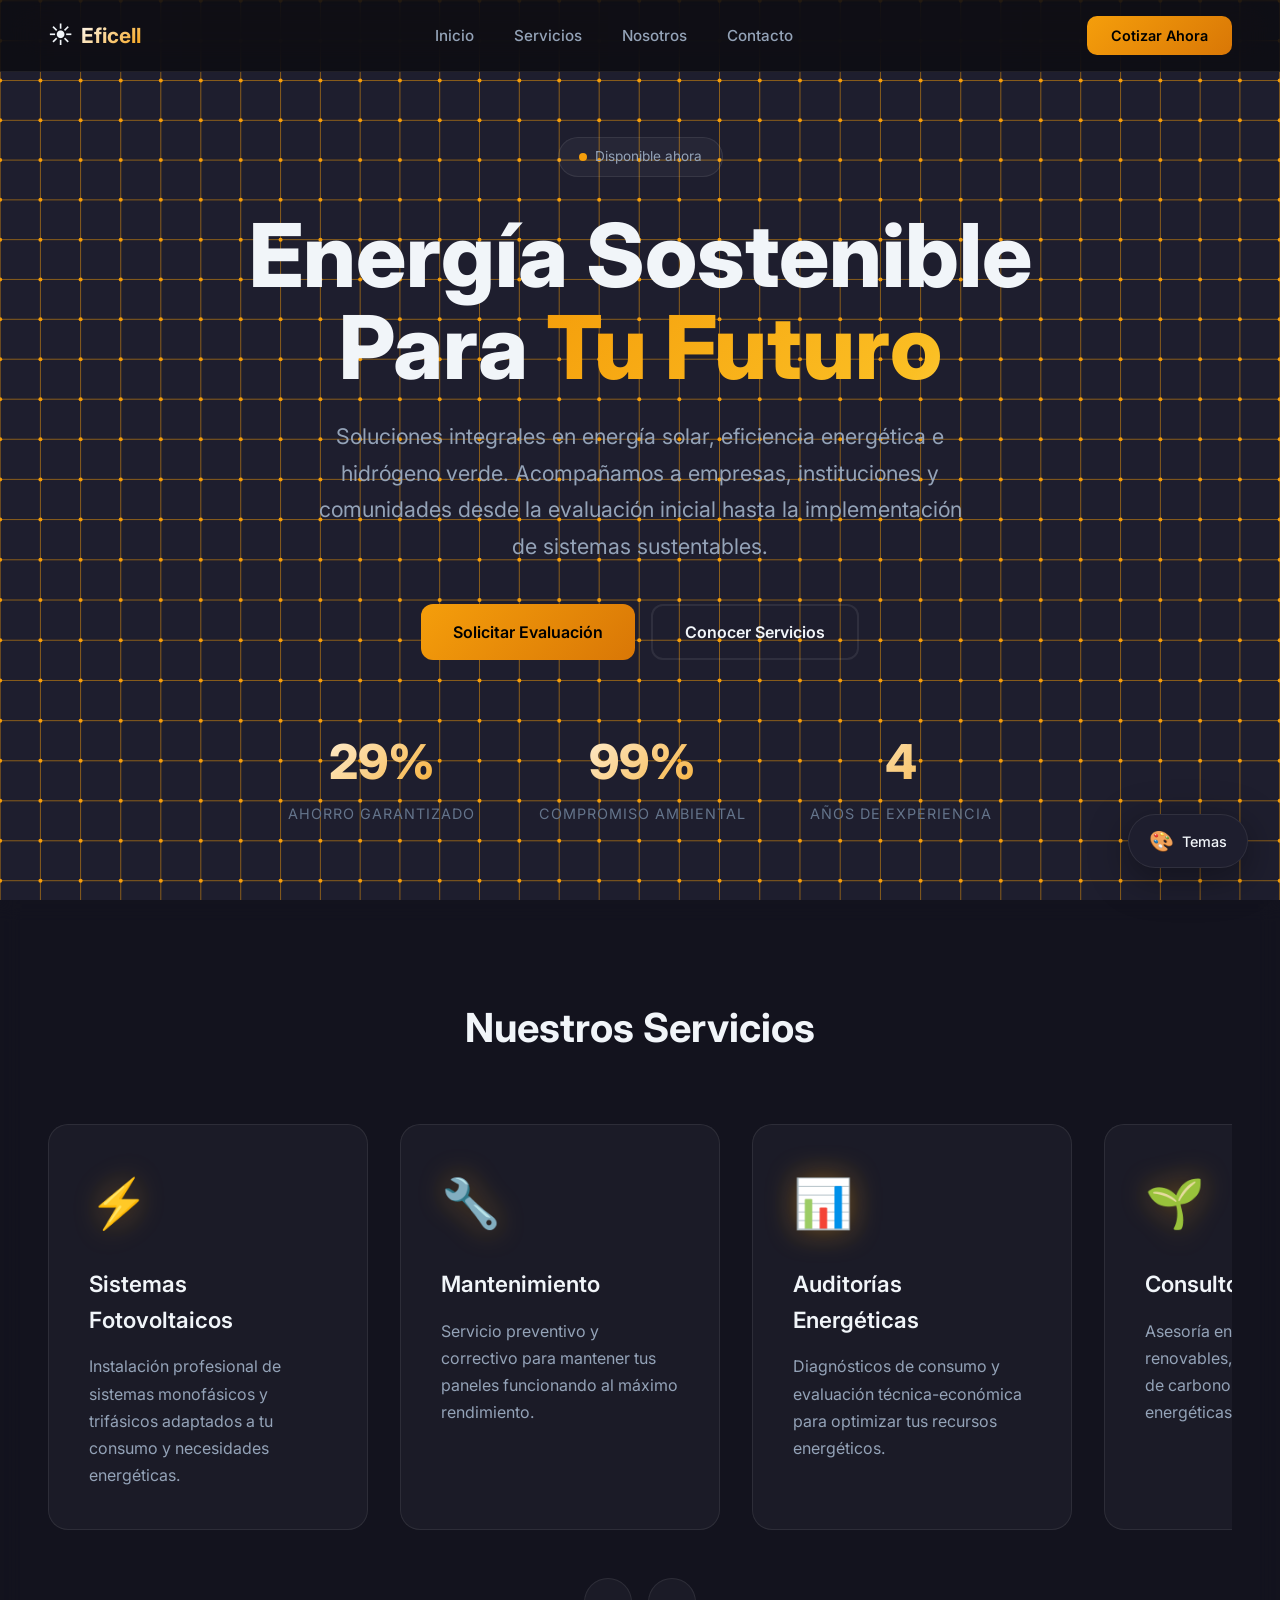
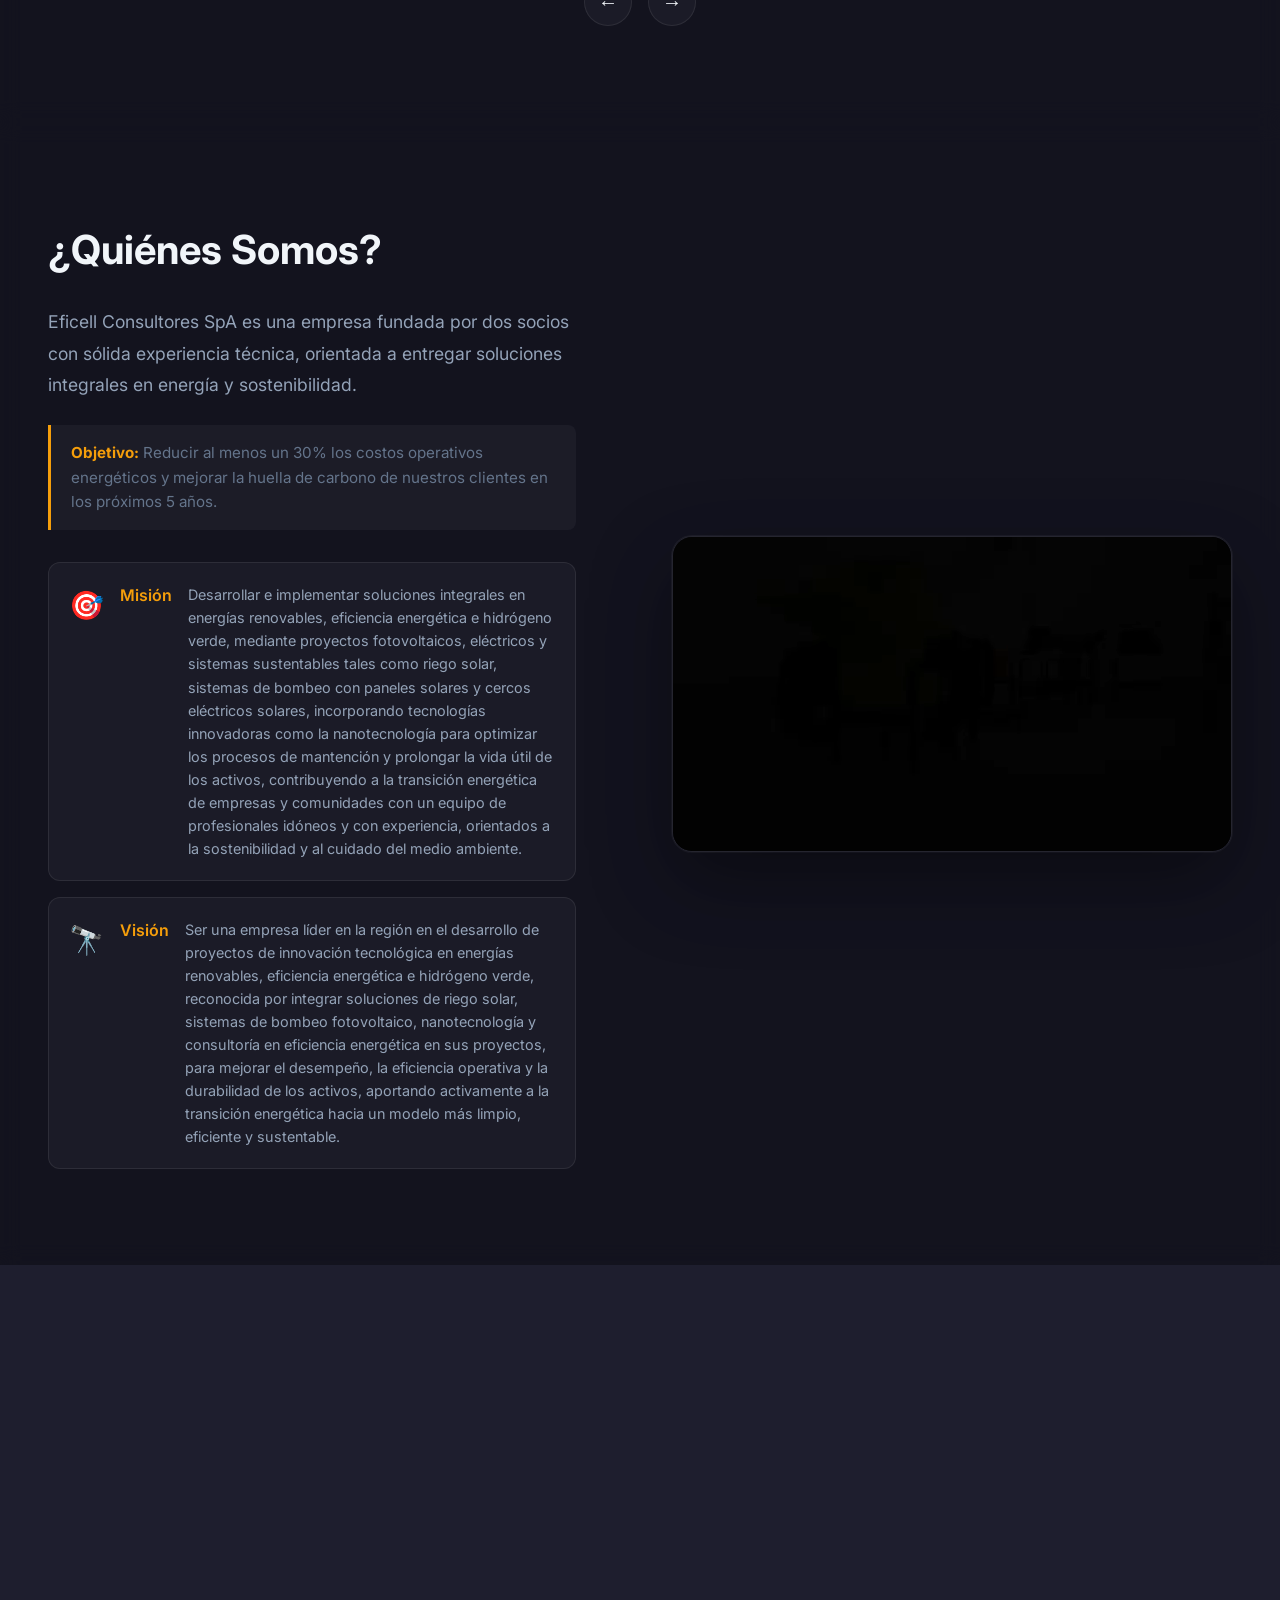
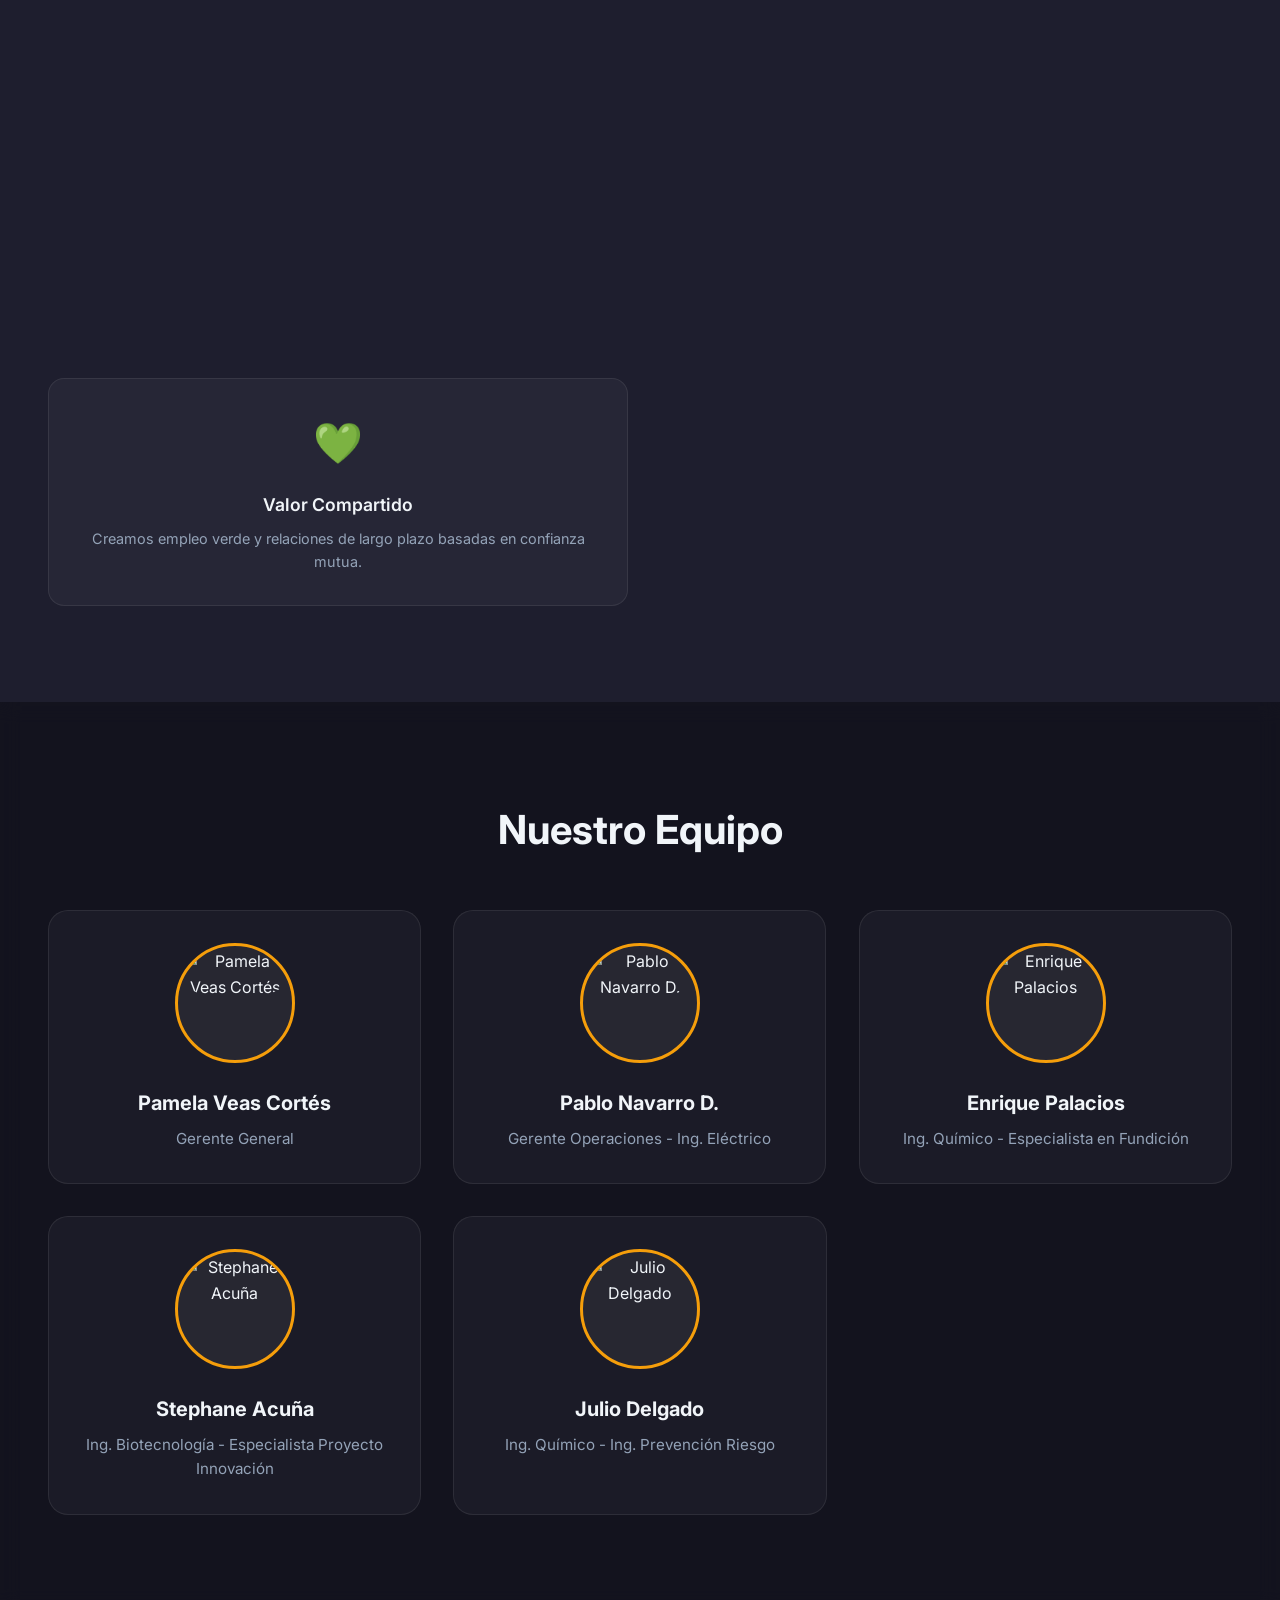
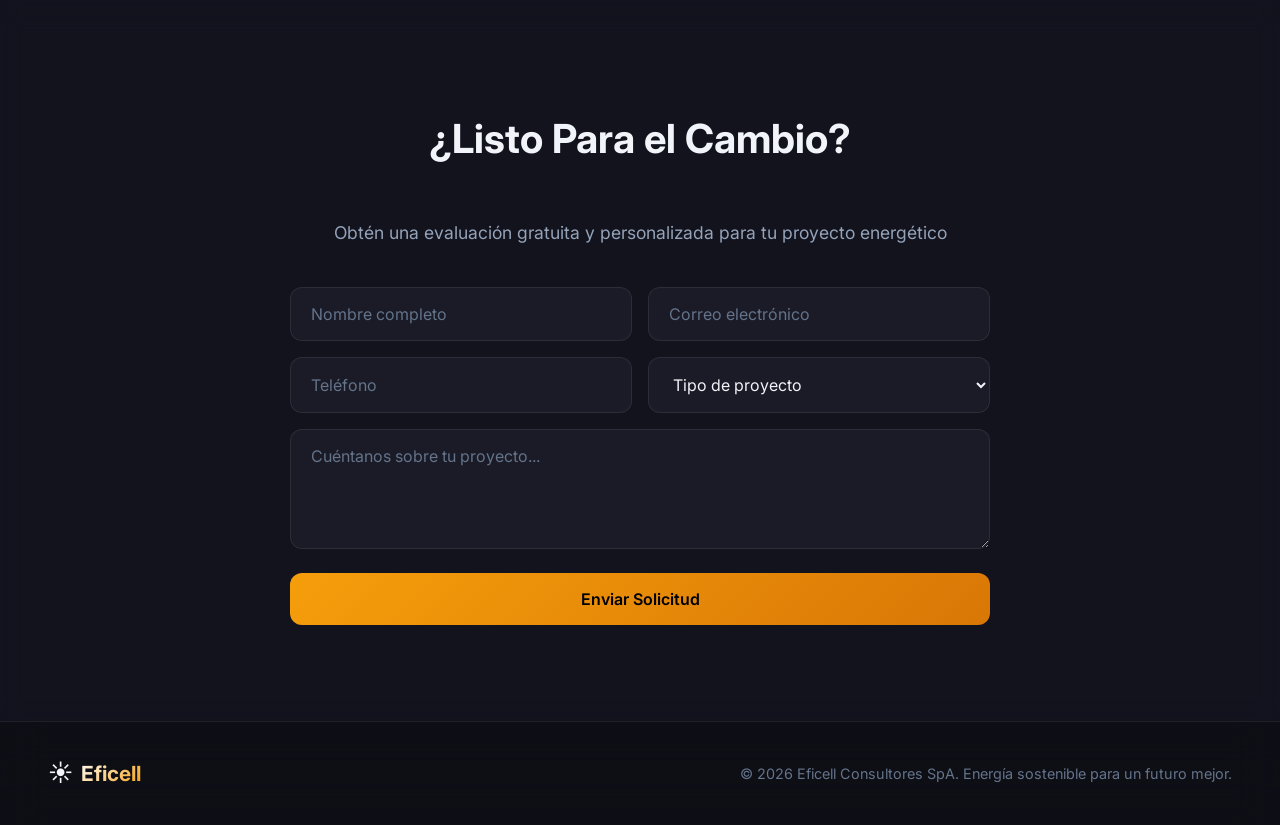
==== commit a2ed7eda: "Fix Showcase initialization order causing white screen Co-authored-by: darsx7 <103008164+darsx7@user" ====
--- a/showcase/index.html
+++ b/showcase/index.html
@@ -5,6 +5,7 @@
     <meta charset="UTF-8">
     <meta name="viewport" content="width=device-width, initial-scale=1.0">
     <title>Eficell - Showcase</title>
+    <link rel="icon" href="data:,">
     <link href="https://fonts.googleapis.com/css2?family=Inter:wght@300;400;500;600;700;800;900&display=swap"
         rel="stylesheet">
     <link rel="stylesheet" href="showcase.css">
